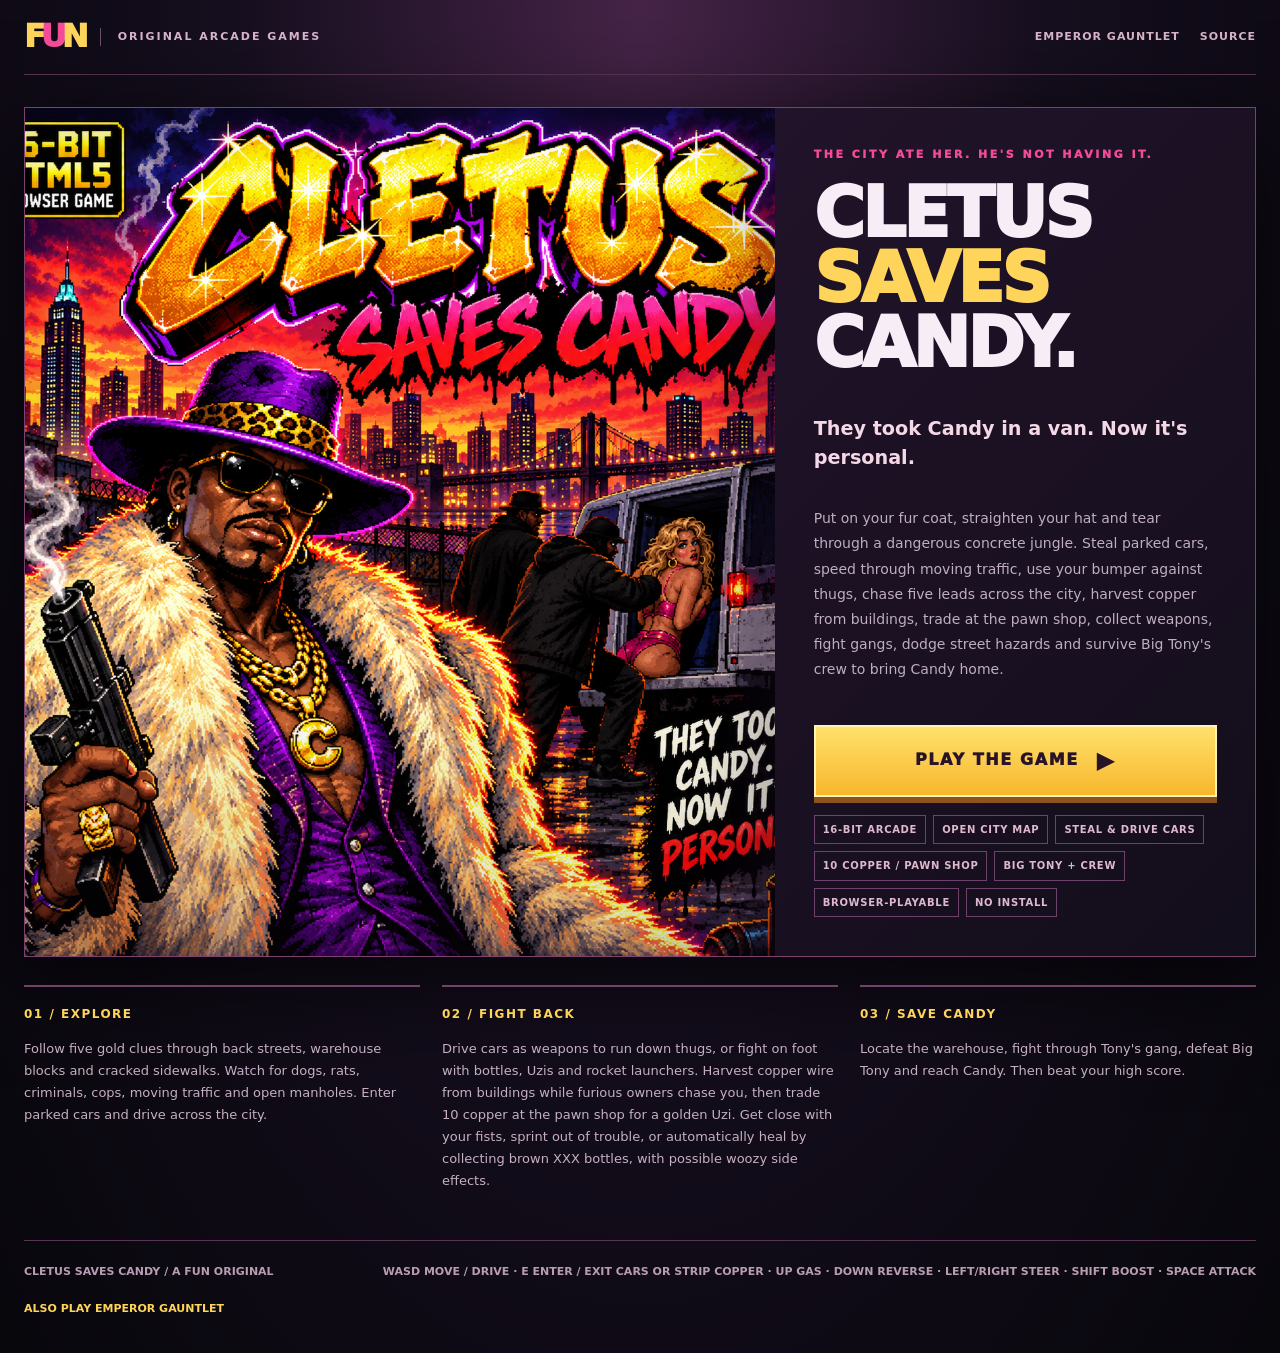
==== docs/cletus/index.html @ 06fad449 "Send Cletus launch link to cache-busted mobile touch fix" ====
<!doctype html>
<html lang="en">
<head>
<meta charset="utf-8"><meta name="viewport" content="width=device-width,initial-scale=1">
<meta name="theme-color" content="#13081a">
<title>Cletus Saves Candy | A FUN Original</title>
<meta name="description" content="They took Candy. Now it is personal. Play Cletus Saves Candy, a free 16-bit top-down urban rescue game with street combat, gangs, cops, glass bottles, Uzis and Big Tony.">
<link rel="canonical" href="https://danieloculus0-bot.github.io/FUN/cletus/">
<meta property="og:type" content="website"><meta property="og:site_name" content="FUN">
<meta property="og:url" content="https://danieloculus0-bot.github.io/FUN/cletus/">
<meta property="og:title" content="CLETUS SAVES CANDY | A FUN ORIGINAL">
<meta property="og:description" content="They took Candy. Now it's personal. Fight through the city, follow the clues, and take on Big Tony and his crew. Play free in your browser.">
<meta property="og:image" content="https://danieloculus0-bot.github.io/FUN/Cletus%20Saves%20Candy_%20Neon%20City%20Rescue.png">
<meta property="og:image:alt" content="Cletus in his purple pimp hat and fur coat on a gritty 16-bit city game cover.">
<meta name="twitter:card" content="summary_large_image">
<meta name="twitter:title" content="CLETUS SAVES CANDY">
<meta name="twitter:image" content="https://danieloculus0-bot.github.io/FUN/Cletus%20Saves%20Candy_%20Neon%20City%20Rescue.png">
<link rel="preload" as="image" href="../Cletus%20Saves%20Candy_%20Neon%20City%20Rescue.png">
<style>
:root{color-scheme:dark;--pink:#f34a99;--gold:#ffd45a;--paper:#f7edf7;--violet:#301936}
*{box-sizing:border-box}html{background:#0e0a13}body{margin:0;min-height:100vh;background:radial-gradient(ellipse at top,#452347 0%,#150e1e 45%,#08070c 100%);font:15px/1.55 system-ui,Arial,sans-serif;color:var(--paper)}
a{color:inherit;text-decoration:none}.shell{max-width:1330px;padding:0 24px;margin:auto}.nav{height:75px;display:flex;align-items:center;gap:16px;border-bottom:1px solid #583653}
.logo{font-weight:1000;font-size:32px;letter-spacing:-5px;color:var(--gold)}.logo span{color:var(--pink)}.lab{border-left:1px solid #694e67;padding-left:17px;letter-spacing:2px;font-size:11px;font-weight:900;color:#d7b2cd}.navlinks{display:flex;gap:20px;align-items:center;margin-left:auto;color:#d5b2c5;font-size:11px;font-weight:900;letter-spacing:1px}.navlinks a:hover{color:var(--gold)}
.main{display:grid;grid-template-columns:minmax(0,1.22fr) minmax(0,.78fr);gap:0;margin-top:32px;border:1px solid #7b426e;box-shadow:0 22px 90px #000b;background:#170f20}
.poster{min-height:600px;background:linear-gradient(0deg,#12091922,#12091900 35%),url('../Cletus%20Saves%20Candy_%20Neon%20City%20Rescue.png') center/cover no-repeat;position:relative}
.poster:after{content:'';position:absolute;inset:0;box-shadow:inset -30px 0 55px #1e102b44;pointer-events:none}
.content{padding:clamp(24px,3vw,52px);display:flex;flex-direction:column;justify-content:center;background:linear-gradient(135deg,#211329,#130e1b)}
.kicker{font-size:11px;letter-spacing:2.5px;font-weight:1000;color:var(--pink)}h1{font-size:clamp(40px,5.4vw,79px);letter-spacing:-3px;line-height:.94;margin:18px 0;font-weight:1000}h1 em{font-style:normal;color:var(--gold)}.intro{font-size:clamp(16px,1.5vw,21px);font-weight:800;max-width:430px;color:#f5d8e6}.body{max-width:460px;color:#bfaebe;font-size:14px;line-height:1.8}.play{display:flex;align-items:center;justify-content:center;gap:18px;width:100%;background:linear-gradient(180deg,#ffe16c,#f7b72c);border:2px solid #fff4b7;color:#281329;padding:17px 25px;font-size:16px;letter-spacing:1.6px;font-weight:1000;box-shadow:0 6px #8c531f;margin:28px 0 18px;transition:transform .12s,filter .12s}
.play:hover{transform:translateY(-3px);filter:brightness(1.08)}.play span{font-size:22px}.tags{display:flex;flex-wrap:wrap;gap:7px}.tags span{font-size:10px;font-weight:900;letter-spacing:.7px;border:1px solid #6d426c;padding:6px 8px;color:#deb9ce}
.info{display:grid;grid-template-columns:repeat(3,1fr);gap:22px;margin:28px 0 35px}.info article{border-top:2px solid #704369;padding-top:15px}.info b{font-size:12px;letter-spacing:1.5px;color:var(--gold)}.info p{font-size:13px;color:#c5b0c3;line-height:1.7}.foot{display:flex;flex-wrap:wrap;gap:20px;justify-content:space-between;align-items:center;border-top:1px solid #583653;padding:22px 0 35px;font-size:11px;color:#b89db2;font-weight:800}.foot a{color:var(--gold)}.foot a:hover{text-decoration:underline}
@media(max-width:900px){.main{grid-template-columns:1fr}.poster{min-height:unset;aspect-ratio:1.4;background-size:contain;background-color:#090610}.content{padding:25px}h1{font-size:clamp(43px,10vw,75px)}.info{grid-template-columns:1fr;gap:10px}.info article{padding-top:12px}.info p{margin:7px 0}}
@media(max-width:480px){.shell{padding:0 10px}.nav{height:58px}.logo{font-size:24px}.lab{font-size:8px;letter-spacing:1px}.navlinks{gap:9px;font-size:8px}.main{margin-top:10px}.poster{aspect-ratio:1.15}.content{padding:20px}.kicker{font-size:9px}.intro{font-size:17px}.play{padding:15px;font-size:13px}}
</style>
</head>
<body><div class="shell">
<header class="nav"><a class="logo" href="../">F<span>U</span>N</a><span class="lab">ORIGINAL ARCADE GAMES</span><nav class="navlinks" aria-label="Site"><a href="../">EMPEROR GAUNTLET</a><a href="https://github.com/danieloculus0-bot/FUN">SOURCE</a></nav></header>
<main class="main">
<div class="poster" role="img" aria-label="Cletus Saves Candy retro neon street rescue game cover"></div>
<section class="content">
<div class="kicker">THE CITY ATE HER. HE'S NOT HAVING IT.</div>
<h1>CLETUS<br><em>SAVES</em><br>CANDY.</h1>
<p class="intro">They took Candy in a van. Now it's personal.</p>
<p class="body">Put on your fur coat, straighten your hat and tear through a dangerous concrete jungle. Steal parked cars, speed through moving traffic, use your bumper against thugs, chase five leads across the city, harvest copper from buildings, trade at the pawn shop, collect weapons, fight gangs, dodge street hazards and survive Big Tony's crew to bring Candy home.</p>
<a class="play" href="play.html?v=touchfix-20261022-3">PLAY THE GAME <span aria-hidden="true">▶</span></a>
<div class="tags"><span>16-BIT ARCADE</span><span>OPEN CITY MAP</span><span>STEAL & DRIVE CARS</span><span>10 COPPER / PAWN SHOP</span><span>BIG TONY + CREW</span><span>BROWSER-PLAYABLE</span><span>NO INSTALL</span></div>
</section>
</main>
<section class="info" aria-label="How to play"><article><b>01 / EXPLORE</b><p>Follow five gold clues through back streets, warehouse blocks and cracked sidewalks. Watch for dogs, rats, criminals, cops, moving traffic and open manholes. Enter parked cars and drive across the city.</p></article><article><b>02 / FIGHT BACK</b><p>Drive cars as weapons to run down thugs, or fight on foot with bottles, Uzis and rocket launchers. Harvest copper wire from buildings while furious owners chase you, then trade 10 copper at the pawn shop for a golden Uzi. Get close with your fists, sprint out of trouble, or automatically heal by collecting brown XXX bottles, with possible woozy side effects.</p></article><article><b>03 / SAVE CANDY</b><p>Locate the warehouse, fight through Tony's gang, defeat Big Tony and reach Candy. Then beat your high score.</p></article></section>
<footer class="foot"><span>CLETUS SAVES CANDY / A FUN ORIGINAL</span><span>WASD MOVE / DRIVE · E ENTER / EXIT CARS OR STRIP COPPER · UP GAS · DOWN REVERSE · LEFT/RIGHT STEER · SHIFT BOOST · SPACE ATTACK</span><a href="../">ALSO PLAY EMPEROR GAUNTLET</a></footer>
</div></body></html>
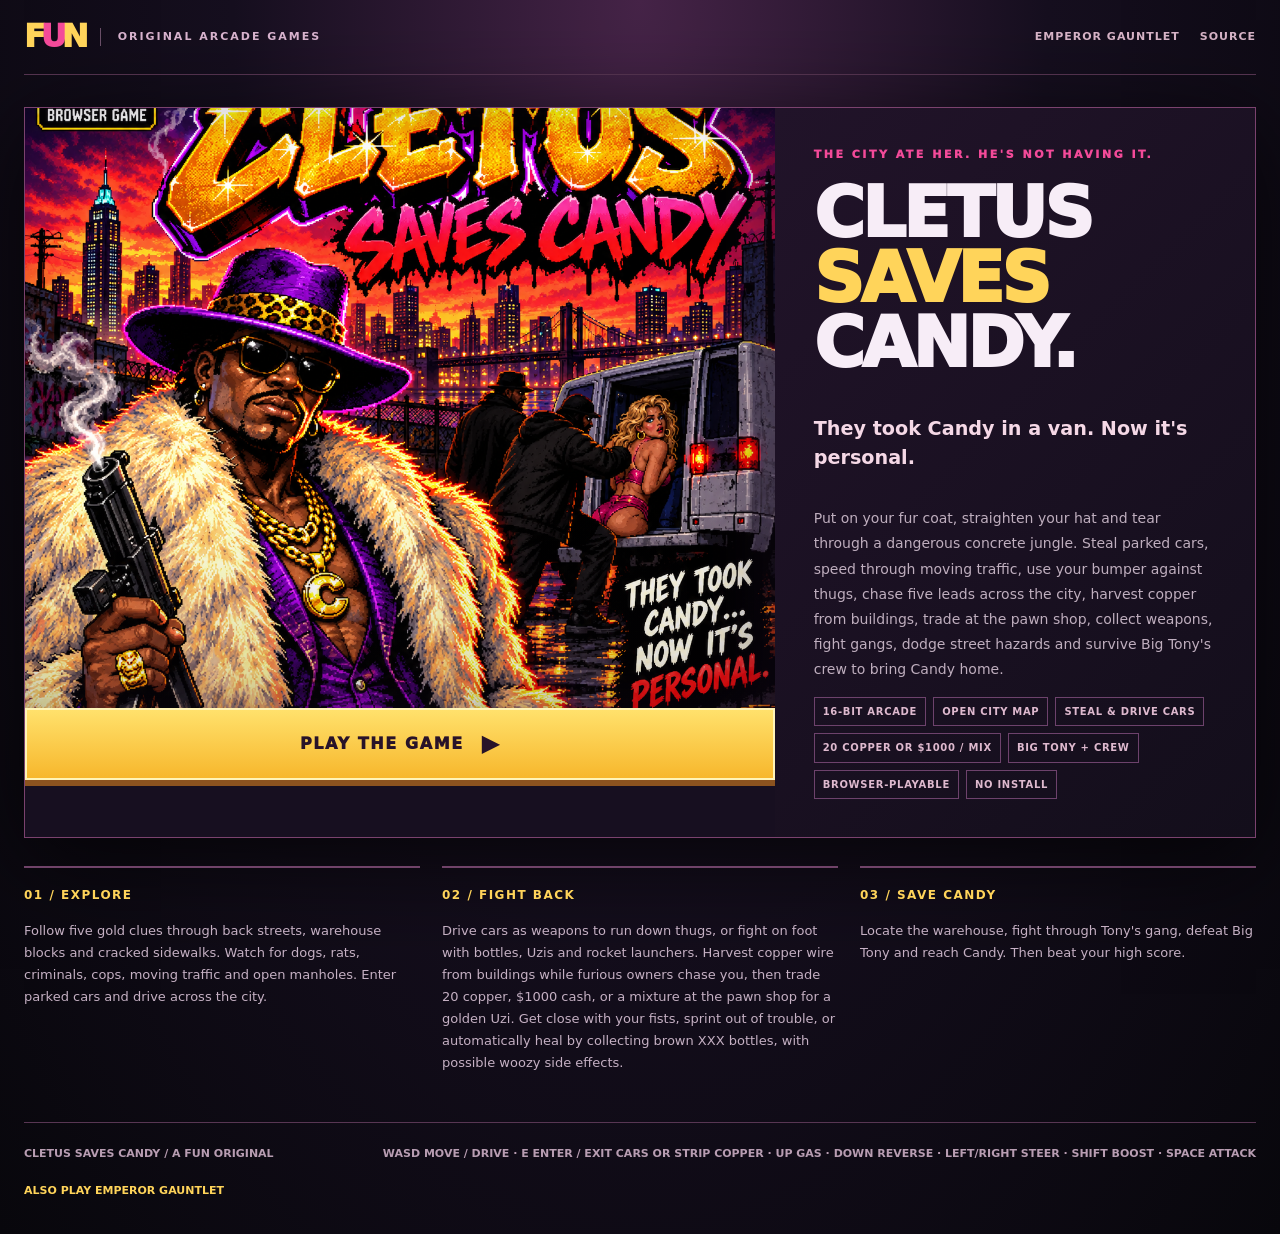
==== commit 2cd995ac: "Put Cletus PLAY button directly beneath cover art on mobile and desktop" ====
--- a/docs/cletus/index.html
+++ b/docs/cletus/index.html
@@ -22,10 +22,11 @@
 a{color:inherit;text-decoration:none}.shell{max-width:1330px;padding:0 24px;margin:auto}.nav{height:75px;display:flex;align-items:center;gap:16px;border-bottom:1px solid #583653}
 .logo{font-weight:1000;font-size:32px;letter-spacing:-5px;color:var(--gold)}.logo span{color:var(--pink)}.lab{border-left:1px solid #694e67;padding-left:17px;letter-spacing:2px;font-size:11px;font-weight:900;color:#d7b2cd}.navlinks{display:flex;gap:20px;align-items:center;margin-left:auto;color:#d5b2c5;font-size:11px;font-weight:900;letter-spacing:1px}.navlinks a:hover{color:var(--gold)}
 .main{display:grid;grid-template-columns:minmax(0,1.22fr) minmax(0,.78fr);gap:0;margin-top:32px;border:1px solid #7b426e;box-shadow:0 22px 90px #000b;background:#170f20}
+.cover-column{min-width:0;display:flex;flex-direction:column}
 .poster{min-height:600px;background:linear-gradient(0deg,#12091922,#12091900 35%),url('../Cletus%20Saves%20Candy_%20Neon%20City%20Rescue.png') center/cover no-repeat;position:relative}
 .poster:after{content:'';position:absolute;inset:0;box-shadow:inset -30px 0 55px #1e102b44;pointer-events:none}
 .content{padding:clamp(24px,3vw,52px);display:flex;flex-direction:column;justify-content:center;background:linear-gradient(135deg,#211329,#130e1b)}
-.kicker{font-size:11px;letter-spacing:2.5px;font-weight:1000;color:var(--pink)}h1{font-size:clamp(40px,5.4vw,79px);letter-spacing:-3px;line-height:.94;margin:18px 0;font-weight:1000}h1 em{font-style:normal;color:var(--gold)}.intro{font-size:clamp(16px,1.5vw,21px);font-weight:800;max-width:430px;color:#f5d8e6}.body{max-width:460px;color:#bfaebe;font-size:14px;line-height:1.8}.play{display:flex;align-items:center;justify-content:center;gap:18px;width:100%;background:linear-gradient(180deg,#ffe16c,#f7b72c);border:2px solid #fff4b7;color:#281329;padding:17px 25px;font-size:16px;letter-spacing:1.6px;font-weight:1000;box-shadow:0 6px #8c531f;margin:28px 0 18px;transition:transform .12s,filter .12s}
+.kicker{font-size:11px;letter-spacing:2.5px;font-weight:1000;color:var(--pink)}h1{font-size:clamp(40px,5.4vw,79px);letter-spacing:-3px;line-height:.94;margin:18px 0;font-weight:1000}h1 em{font-style:normal;color:var(--gold)}.intro{font-size:clamp(16px,1.5vw,21px);font-weight:800;max-width:430px;color:#f5d8e6}.body{max-width:460px;color:#bfaebe;font-size:14px;line-height:1.8}.play{display:flex;align-items:center;justify-content:center;gap:18px;width:100%;background:linear-gradient(180deg,#ffe16c,#f7b72c);border:2px solid #fff4b7;color:#281329;padding:17px 25px;font-size:16px;letter-spacing:1.6px;font-weight:1000;box-shadow:0 6px #8c531f;margin:0;transition:transform .12s,filter .12s}
 .play:hover{transform:translateY(-3px);filter:brightness(1.08)}.play span{font-size:22px}.tags{display:flex;flex-wrap:wrap;gap:7px}.tags span{font-size:10px;font-weight:900;letter-spacing:.7px;border:1px solid #6d426c;padding:6px 8px;color:#deb9ce}
 .info{display:grid;grid-template-columns:repeat(3,1fr);gap:22px;margin:28px 0 35px}.info article{border-top:2px solid #704369;padding-top:15px}.info b{font-size:12px;letter-spacing:1.5px;color:var(--gold)}.info p{font-size:13px;color:#c5b0c3;line-height:1.7}.foot{display:flex;flex-wrap:wrap;gap:20px;justify-content:space-between;align-items:center;border-top:1px solid #583653;padding:22px 0 35px;font-size:11px;color:#b89db2;font-weight:800}.foot a{color:var(--gold)}.foot a:hover{text-decoration:underline}
 @media(max-width:900px){.main{grid-template-columns:1fr}.poster{min-height:unset;aspect-ratio:1.4;background-size:contain;background-color:#090610}.content{padding:25px}h1{font-size:clamp(43px,10vw,75px)}.info{grid-template-columns:1fr;gap:10px}.info article{padding-top:12px}.info p{margin:7px 0}}
@@ -35,16 +36,18 @@
 <body><div class="shell">
 <header class="nav"><a class="logo" href="../">F<span>U</span>N</a><span class="lab">ORIGINAL ARCADE GAMES</span><nav class="navlinks" aria-label="Site"><a href="../">EMPEROR GAUNTLET</a><a href="https://github.com/danieloculus0-bot/FUN">SOURCE</a></nav></header>
 <main class="main">
+<div class="cover-column">
 <div class="poster" role="img" aria-label="Cletus Saves Candy retro neon street rescue game cover"></div>
+<a class="play" href="play.html" aria-label="Play Cletus Saves Candy now">PLAY THE GAME <span aria-hidden="true">▶</span></a>
+</div>
 <section class="content">
 <div class="kicker">THE CITY ATE HER. HE'S NOT HAVING IT.</div>
 <h1>CLETUS<br><em>SAVES</em><br>CANDY.</h1>
 <p class="intro">They took Candy in a van. Now it's personal.</p>
 <p class="body">Put on your fur coat, straighten your hat and tear through a dangerous concrete jungle. Steal parked cars, speed through moving traffic, use your bumper against thugs, chase five leads across the city, harvest copper from buildings, trade at the pawn shop, collect weapons, fight gangs, dodge street hazards and survive Big Tony's crew to bring Candy home.</p>
-<a class="play" href="play.html?v=touchfix-20261022-3">PLAY THE GAME <span aria-hidden="true">▶</span></a>
-<div class="tags"><span>16-BIT ARCADE</span><span>OPEN CITY MAP</span><span>STEAL & DRIVE CARS</span><span>10 COPPER / PAWN SHOP</span><span>BIG TONY + CREW</span><span>BROWSER-PLAYABLE</span><span>NO INSTALL</span></div>
+<div class="tags"><span>16-BIT ARCADE</span><span>OPEN CITY MAP</span><span>STEAL & DRIVE CARS</span><span>20 COPPER OR $1000 / MIX</span><span>BIG TONY + CREW</span><span>BROWSER-PLAYABLE</span><span>NO INSTALL</span></div>
 </section>
 </main>
-<section class="info" aria-label="How to play"><article><b>01 / EXPLORE</b><p>Follow five gold clues through back streets, warehouse blocks and cracked sidewalks. Watch for dogs, rats, criminals, cops, moving traffic and open manholes. Enter parked cars and drive across the city.</p></article><article><b>02 / FIGHT BACK</b><p>Drive cars as weapons to run down thugs, or fight on foot with bottles, Uzis and rocket launchers. Harvest copper wire from buildings while furious owners chase you, then trade 10 copper at the pawn shop for a golden Uzi. Get close with your fists, sprint out of trouble, or automatically heal by collecting brown XXX bottles, with possible woozy side effects.</p></article><article><b>03 / SAVE CANDY</b><p>Locate the warehouse, fight through Tony's gang, defeat Big Tony and reach Candy. Then beat your high score.</p></article></section>
+<section class="info" aria-label="How to play"><article><b>01 / EXPLORE</b><p>Follow five gold clues through back streets, warehouse blocks and cracked sidewalks. Watch for dogs, rats, criminals, cops, moving traffic and open manholes. Enter parked cars and drive across the city.</p></article><article><b>02 / FIGHT BACK</b><p>Drive cars as weapons to run down thugs, or fight on foot with bottles, Uzis and rocket launchers. Harvest copper wire from buildings while furious owners chase you, then trade 20 copper, $1000 cash, or a mixture at the pawn shop for a golden Uzi. Get close with your fists, sprint out of trouble, or automatically heal by collecting brown XXX bottles, with possible woozy side effects.</p></article><article><b>03 / SAVE CANDY</b><p>Locate the warehouse, fight through Tony's gang, defeat Big Tony and reach Candy. Then beat your high score.</p></article></section>
 <footer class="foot"><span>CLETUS SAVES CANDY / A FUN ORIGINAL</span><span>WASD MOVE / DRIVE · E ENTER / EXIT CARS OR STRIP COPPER · UP GAS · DOWN REVERSE · LEFT/RIGHT STEER · SHIFT BOOST · SPACE ATTACK</span><a href="../">ALSO PLAY EMPEROR GAUNTLET</a></footer>
 </div></body></html>
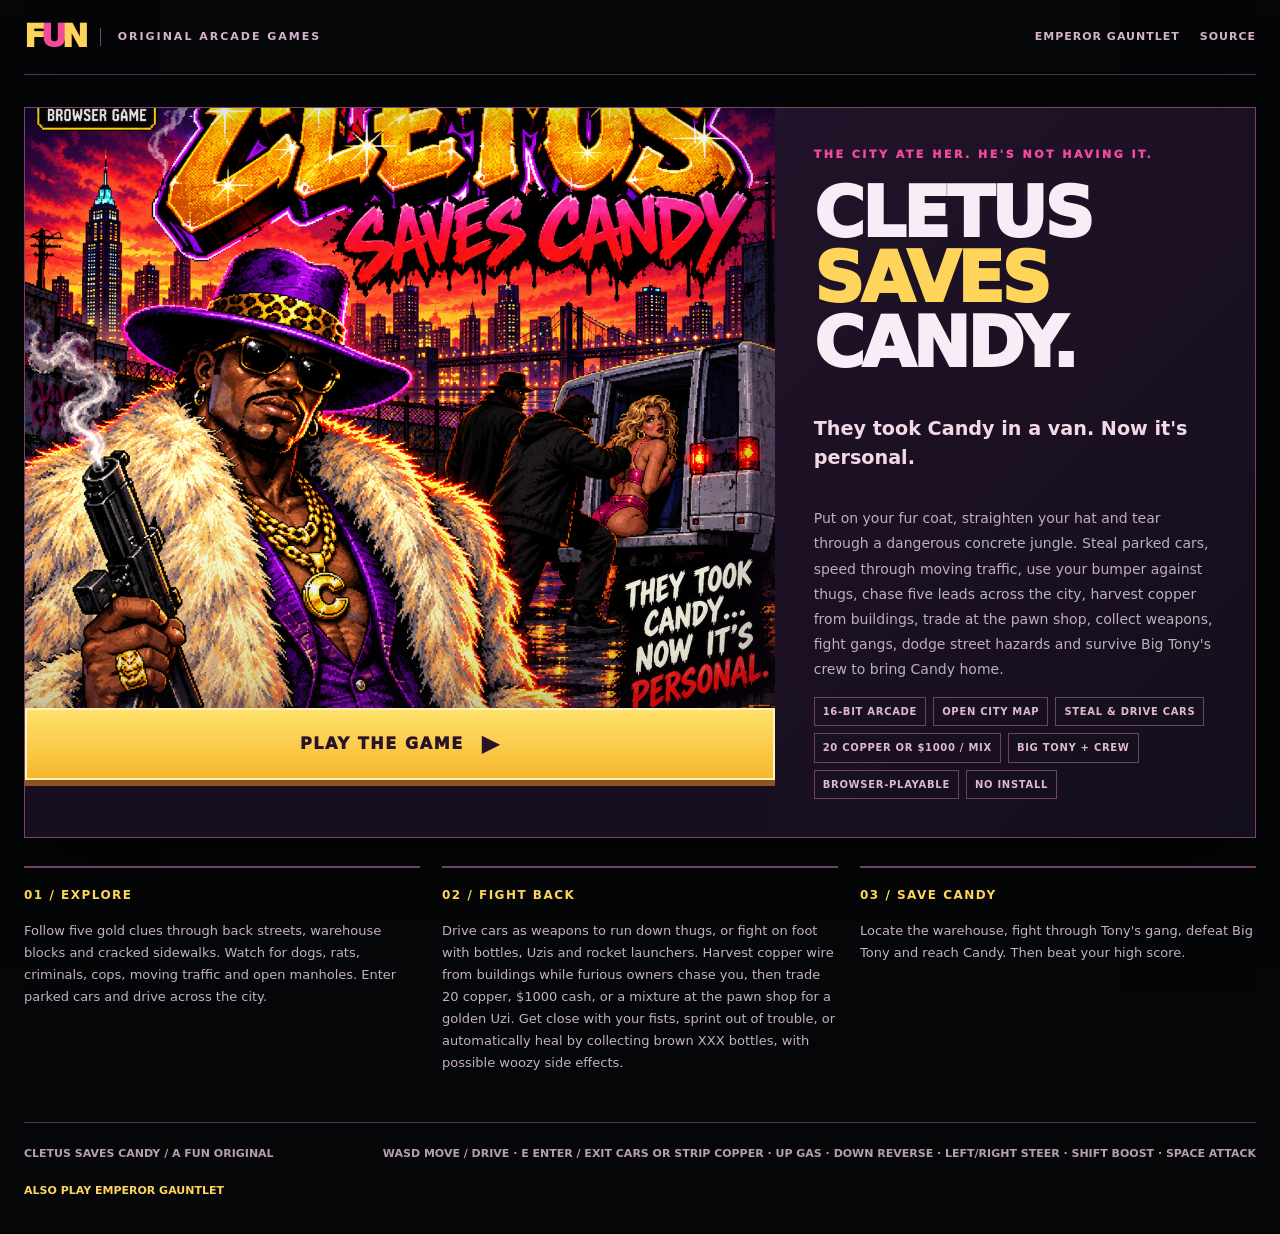
==== commit e2a8823c: "style: make published pages black with neutral surfaces and preserved accents" ====
--- a/docs/cletus/index.html
+++ b/docs/cletus/index.html
@@ -31,6 +31,9 @@
 .info{display:grid;grid-template-columns:repeat(3,1fr);gap:22px;margin:28px 0 35px}.info article{border-top:2px solid #704369;padding-top:15px}.info b{font-size:12px;letter-spacing:1.5px;color:var(--gold)}.info p{font-size:13px;color:#c5b0c3;line-height:1.7}.foot{display:flex;flex-wrap:wrap;gap:20px;justify-content:space-between;align-items:center;border-top:1px solid #583653;padding:22px 0 35px;font-size:11px;color:#b89db2;font-weight:800}.foot a{color:var(--gold)}.foot a:hover{text-decoration:underline}
 @media(max-width:900px){.main{grid-template-columns:1fr}.poster{min-height:unset;aspect-ratio:1.4;background-size:contain;background-color:#090610}.content{padding:25px}h1{font-size:clamp(43px,10vw,75px)}.info{grid-template-columns:1fr;gap:10px}.info article{padding-top:12px}.info p{margin:7px 0}}
 @media(max-width:480px){.shell{padding:0 10px}.nav{height:58px}.logo{font-size:24px}.lab{font-size:8px;letter-spacing:1px}.navlinks{gap:9px;font-size:8px}.main{margin-top:10px}.poster{aspect-ratio:1.15}.content{padding:20px}.kicker{font-size:9px}.intro{font-size:17px}.play{padding:15px;font-size:13px}}
+
+/* Black canvas portfolio standard · neutral surfaces; project accents preserved */
+html,body{background:#050607}
 </style>
 </head>
 <body><div class="shell">
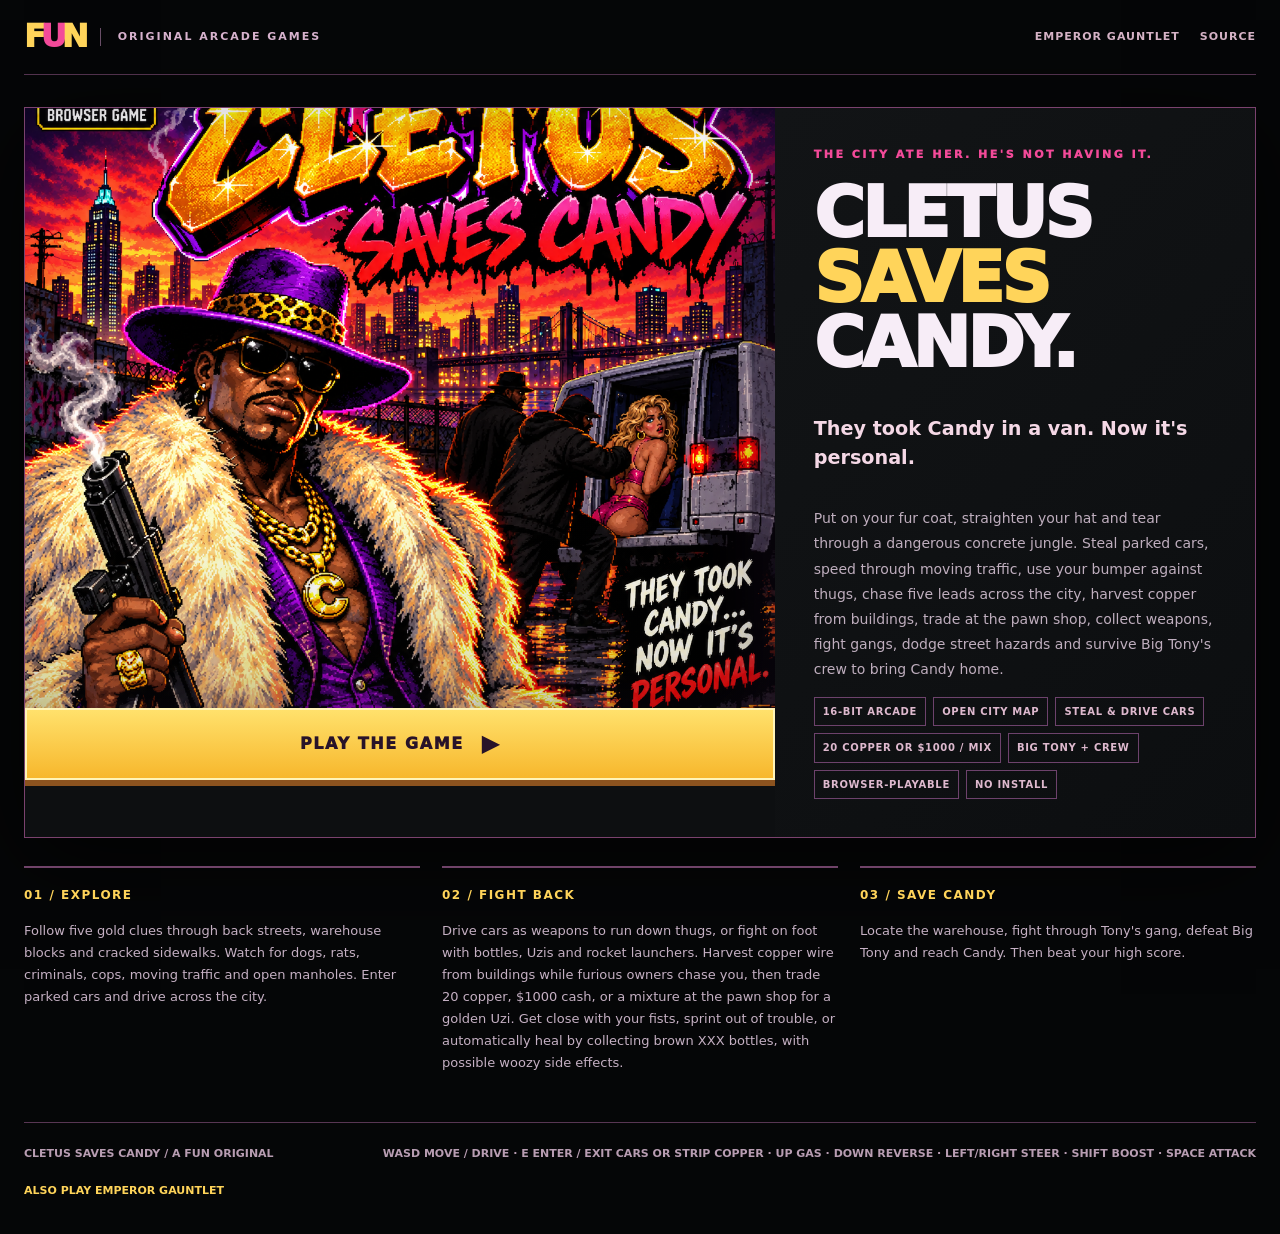
==== commit 3dd5bdca: "style(web): give project pages a near-black background and charcoal panels" ====
--- a/docs/cletus/index.html
+++ b/docs/cletus/index.html
@@ -18,22 +18,26 @@
 <link rel="preload" as="image" href="../Cletus%20Saves%20Candy_%20Neon%20City%20Rescue.png">
 <style>
 :root{color-scheme:dark;--pink:#f34a99;--gold:#ffd45a;--paper:#f7edf7;--violet:#301936}
-*{box-sizing:border-box}html{background:#0e0a13}body{margin:0;min-height:100vh;background:radial-gradient(ellipse at top,#452347 0%,#150e1e 45%,#08070c 100%);font:15px/1.55 system-ui,Arial,sans-serif;color:var(--paper)}
+*{box-sizing:border-box}html{background:#090b0d}body{margin:0;min-height:100vh;background:radial-gradient(ellipse at top,#222426 0%,#0d0f11 45%,#08070c 100%);font:15px/1.55 system-ui,Arial,sans-serif;color:var(--paper)}
 a{color:inherit;text-decoration:none}.shell{max-width:1330px;padding:0 24px;margin:auto}.nav{height:75px;display:flex;align-items:center;gap:16px;border-bottom:1px solid #583653}
 .logo{font-weight:1000;font-size:32px;letter-spacing:-5px;color:var(--gold)}.logo span{color:var(--pink)}.lab{border-left:1px solid #694e67;padding-left:17px;letter-spacing:2px;font-size:11px;font-weight:900;color:#d7b2cd}.navlinks{display:flex;gap:20px;align-items:center;margin-left:auto;color:#d5b2c5;font-size:11px;font-weight:900;letter-spacing:1px}.navlinks a:hover{color:var(--gold)}
-.main{display:grid;grid-template-columns:minmax(0,1.22fr) minmax(0,.78fr);gap:0;margin-top:32px;border:1px solid #7b426e;box-shadow:0 22px 90px #000b;background:#170f20}
+.main{display:grid;grid-template-columns:minmax(0,1.22fr) minmax(0,.78fr);gap:0;margin-top:32px;border:1px solid #7b426e;box-shadow:0 22px 90px #000b;background:#0d0f11}
 .cover-column{min-width:0;display:flex;flex-direction:column}
-.poster{min-height:600px;background:linear-gradient(0deg,#12091922,#12091900 35%),url('../Cletus%20Saves%20Candy_%20Neon%20City%20Rescue.png') center/cover no-repeat;position:relative}
+.poster{min-height:600px;background:linear-gradient(0deg,#0a0c0e22,#0a0c0e00 35%),url('../Cletus%20Saves%20Candy_%20Neon%20City%20Rescue.png') center/cover no-repeat;position:relative}
 .poster:after{content:'';position:absolute;inset:0;box-shadow:inset -30px 0 55px #1e102b44;pointer-events:none}
-.content{padding:clamp(24px,3vw,52px);display:flex;flex-direction:column;justify-content:center;background:linear-gradient(135deg,#211329,#130e1b)}
+.content{padding:clamp(24px,3vw,52px);display:flex;flex-direction:column;justify-content:center;background:linear-gradient(135deg,#121416,#0c0e10)}
 .kicker{font-size:11px;letter-spacing:2.5px;font-weight:1000;color:var(--pink)}h1{font-size:clamp(40px,5.4vw,79px);letter-spacing:-3px;line-height:.94;margin:18px 0;font-weight:1000}h1 em{font-style:normal;color:var(--gold)}.intro{font-size:clamp(16px,1.5vw,21px);font-weight:800;max-width:430px;color:#f5d8e6}.body{max-width:460px;color:#bfaebe;font-size:14px;line-height:1.8}.play{display:flex;align-items:center;justify-content:center;gap:18px;width:100%;background:linear-gradient(180deg,#ffe16c,#f7b72c);border:2px solid #fff4b7;color:#281329;padding:17px 25px;font-size:16px;letter-spacing:1.6px;font-weight:1000;box-shadow:0 6px #8c531f;margin:0;transition:transform .12s,filter .12s}
 .play:hover{transform:translateY(-3px);filter:brightness(1.08)}.play span{font-size:22px}.tags{display:flex;flex-wrap:wrap;gap:7px}.tags span{font-size:10px;font-weight:900;letter-spacing:.7px;border:1px solid #6d426c;padding:6px 8px;color:#deb9ce}
 .info{display:grid;grid-template-columns:repeat(3,1fr);gap:22px;margin:28px 0 35px}.info article{border-top:2px solid #704369;padding-top:15px}.info b{font-size:12px;letter-spacing:1.5px;color:var(--gold)}.info p{font-size:13px;color:#c5b0c3;line-height:1.7}.foot{display:flex;flex-wrap:wrap;gap:20px;justify-content:space-between;align-items:center;border-top:1px solid #583653;padding:22px 0 35px;font-size:11px;color:#b89db2;font-weight:800}.foot a{color:var(--gold)}.foot a:hover{text-decoration:underline}
-@media(max-width:900px){.main{grid-template-columns:1fr}.poster{min-height:unset;aspect-ratio:1.4;background-size:contain;background-color:#090610}.content{padding:25px}h1{font-size:clamp(43px,10vw,75px)}.info{grid-template-columns:1fr;gap:10px}.info article{padding-top:12px}.info p{margin:7px 0}}
+@media(max-width:900px){.main{grid-template-columns:1fr}.poster{min-height:unset;aspect-ratio:1.4;background-size:contain;background-color:#090b0d}.content{padding:25px}h1{font-size:clamp(43px,10vw,75px)}.info{grid-template-columns:1fr;gap:10px}.info article{padding-top:12px}.info p{margin:7px 0}}
 @media(max-width:480px){.shell{padding:0 10px}.nav{height:58px}.logo{font-size:24px}.lab{font-size:8px;letter-spacing:1px}.navlinks{gap:9px;font-size:8px}.main{margin-top:10px}.poster{aspect-ratio:1.15}.content{padding:20px}.kicker{font-size:9px}.intro{font-size:17px}.play{padding:15px;font-size:13px}}
 
 /* Black canvas portfolio standard · neutral surfaces; project accents preserved */
 html,body{background:#050607}
+
+/* Unified black-first page chrome; preserve colored game artwork and data status signals. */
+html{background:#050607}
+body{background:#050607}
 </style>
 </head>
 <body><div class="shell">
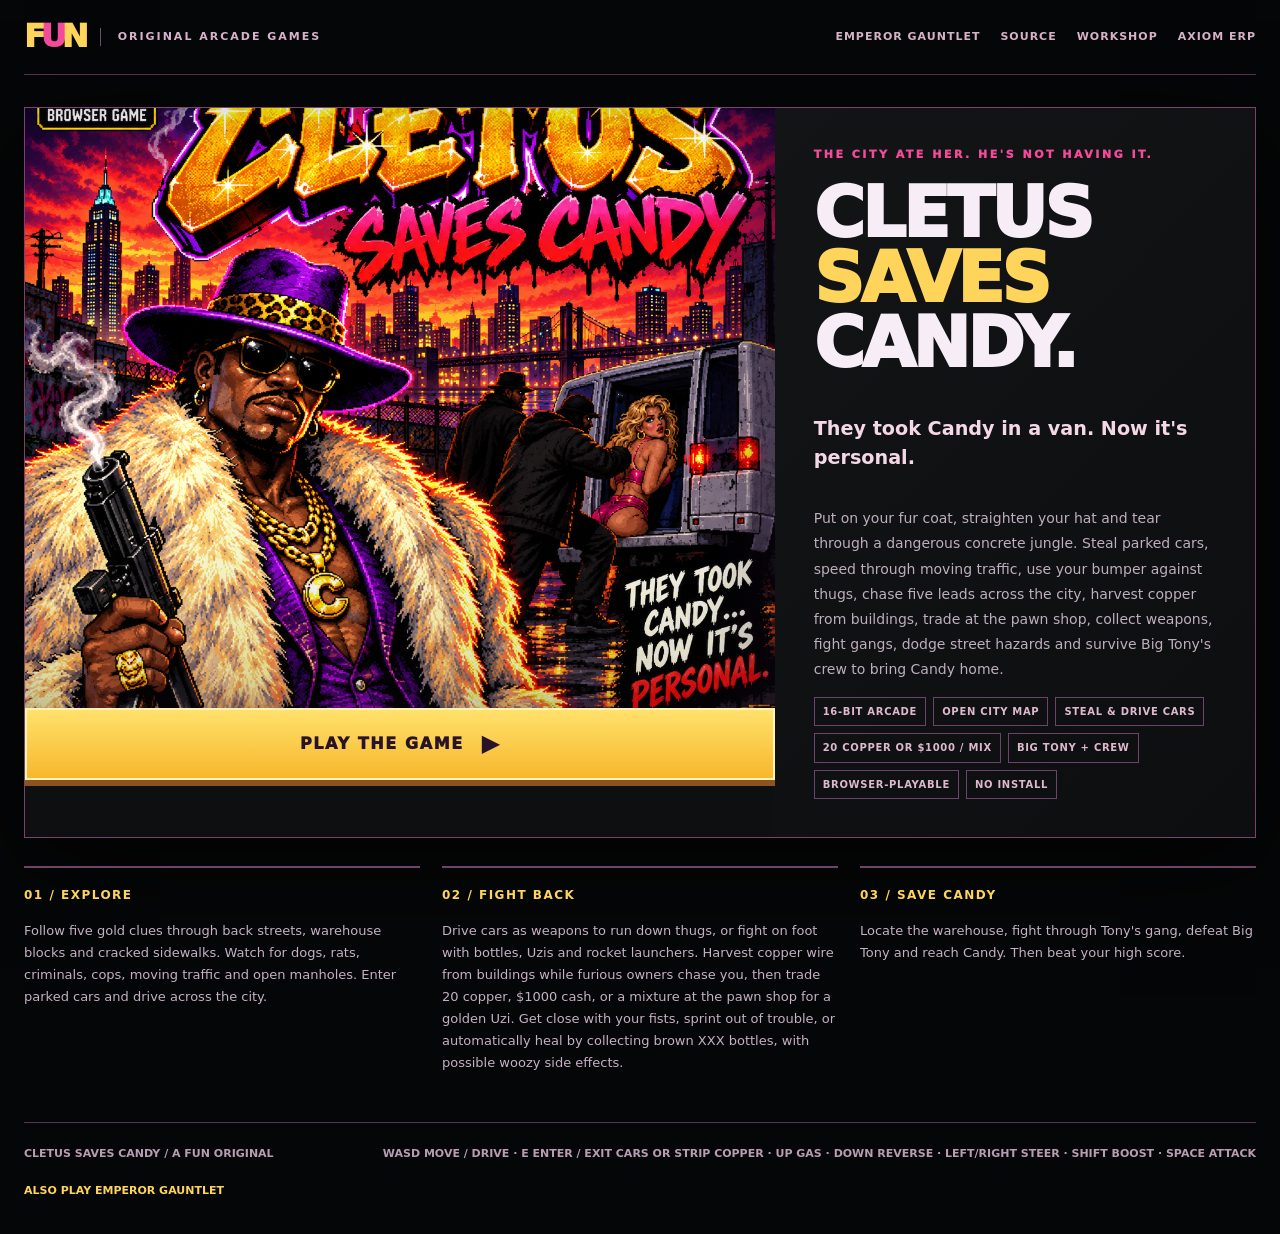
==== commit f1dfd584: "Add ecosystem navigation to docs/cletus/index.html" ====
--- a/docs/cletus/index.html
+++ b/docs/cletus/index.html
@@ -41,7 +41,7 @@
 </style>
 </head>
 <body><div class="shell">
-<header class="nav"><a class="logo" href="../">F<span>U</span>N</a><span class="lab">ORIGINAL ARCADE GAMES</span><nav class="navlinks" aria-label="Site"><a href="../">EMPEROR GAUNTLET</a><a href="https://github.com/danieloculus0-bot/FUN">SOURCE</a></nav></header>
+<header class="nav"><a class="logo" href="../">F<span>U</span>N</a><span class="lab">ORIGINAL ARCADE GAMES</span><nav class="navlinks" aria-label="Site"><a href="../">EMPEROR GAUNTLET</a><a href="https://github.com/danieloculus0-bot/FUN">SOURCE</a><a href="https://danieloculus0-bot.github.io/BEAN/portfolio/">WORKSHOP</a><a href="https://danieloculus0-bot.github.io/Axiom_Beta/erp/">AXIOM ERP</a></nav></header>
 <main class="main">
 <div class="cover-column">
 <div class="poster" role="img" aria-label="Cletus Saves Candy retro neon street rescue game cover"></div>
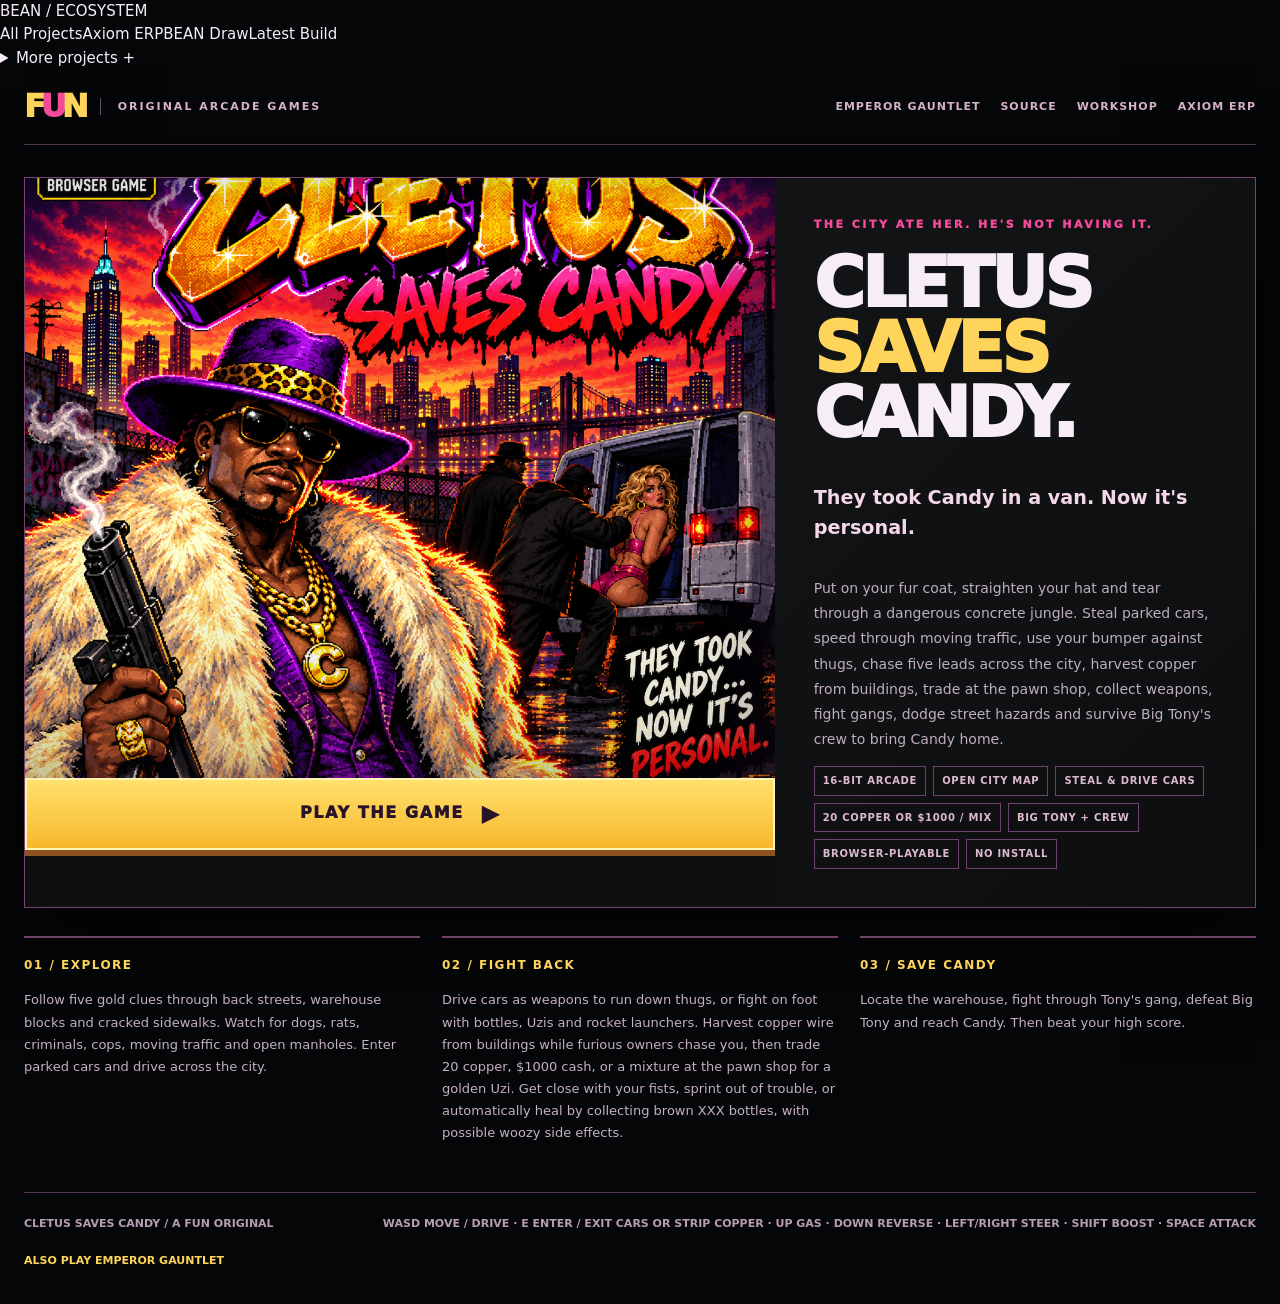
==== commit 447f766f: "feat(games): add compact BEAN Home and ecosystem navigation without moving gameplay" ====
--- a/docs/cletus/index.html
+++ b/docs/cletus/index.html
@@ -39,8 +39,14 @@
 html{background:#050607}
 body{background:#050607}
 </style>
+<link rel="stylesheet" href="https://danieloculus0-bot.github.io/BEAN/ecosystem-nav.css?v=20261120">
+
 </head>
-<body><div class="shell">
+<body>
+<nav class="bean-net" data-bean-ecosystem-nav="v1" aria-label="BEAN ecosystem navigation"><div class="bean-net-inner">
+<a class="bean-net-home" href="https://danieloculus0-bot.github.io/BEAN/">BEAN / ECOSYSTEM</a><div class="bean-net-links"><a href="https://danieloculus0-bot.github.io/BEAN/portfolio/">All Projects</a><a href="https://danieloculus0-bot.github.io/Axiom_Beta/erp/">Axiom ERP</a><a href="https://danieloculus0-bot.github.io/BEAN/bean-draw/">BEAN Draw</a><a class="bean-net-update" href="https://danieloculus0-bot.github.io/BEAN/status.html">Latest Build</a><details><summary>More projects +</summary><div class="bean-net-menu">
+<a href="https://danieloculus0-bot.github.io/BEAN/research-lab.html">BEAN Research Lab</a><a href="https://danieloculus0-bot.github.io/Axiom_Beta/erp/autonest.html">Axiom AutoNest</a><a href="https://danieloculus0-bot.github.io/EZ-CAM/brake-lab.html">Brake Simulation</a><a href="https://danieloculus0-bot.github.io/BEAN/bean-demo/">BEAN Core Demo</a><a href="https://danieloculus0-bot.github.io/BEAN/portfolio/bean-learning/">Learning Experiments</a><a href="https://danieloculus0-bot.github.io/BEAN/portfolio/ez-fair/">EZ-FAIR Demo</a><a href="https://danieloculus0-bot.github.io/BEAN/portfolio/ez-office/">EZ-Office Demo</a><a href="https://danieloculus0-bot.github.io/BEAN/aiscend.html">AIscend</a><a href="https://danieloculus0-bot.github.io/BEAN/beander/">BEANder</a><a href="https://github.com/danieloculus0-bot/BEAN">BEAN Source</a></div></details></div></div></nav>
+<div class="shell">
 <header class="nav"><a class="logo" href="../">F<span>U</span>N</a><span class="lab">ORIGINAL ARCADE GAMES</span><nav class="navlinks" aria-label="Site"><a href="../">EMPEROR GAUNTLET</a><a href="https://github.com/danieloculus0-bot/FUN">SOURCE</a><a href="https://danieloculus0-bot.github.io/BEAN/portfolio/">WORKSHOP</a><a href="https://danieloculus0-bot.github.io/Axiom_Beta/erp/">AXIOM ERP</a></nav></header>
 <main class="main">
 <div class="cover-column">
